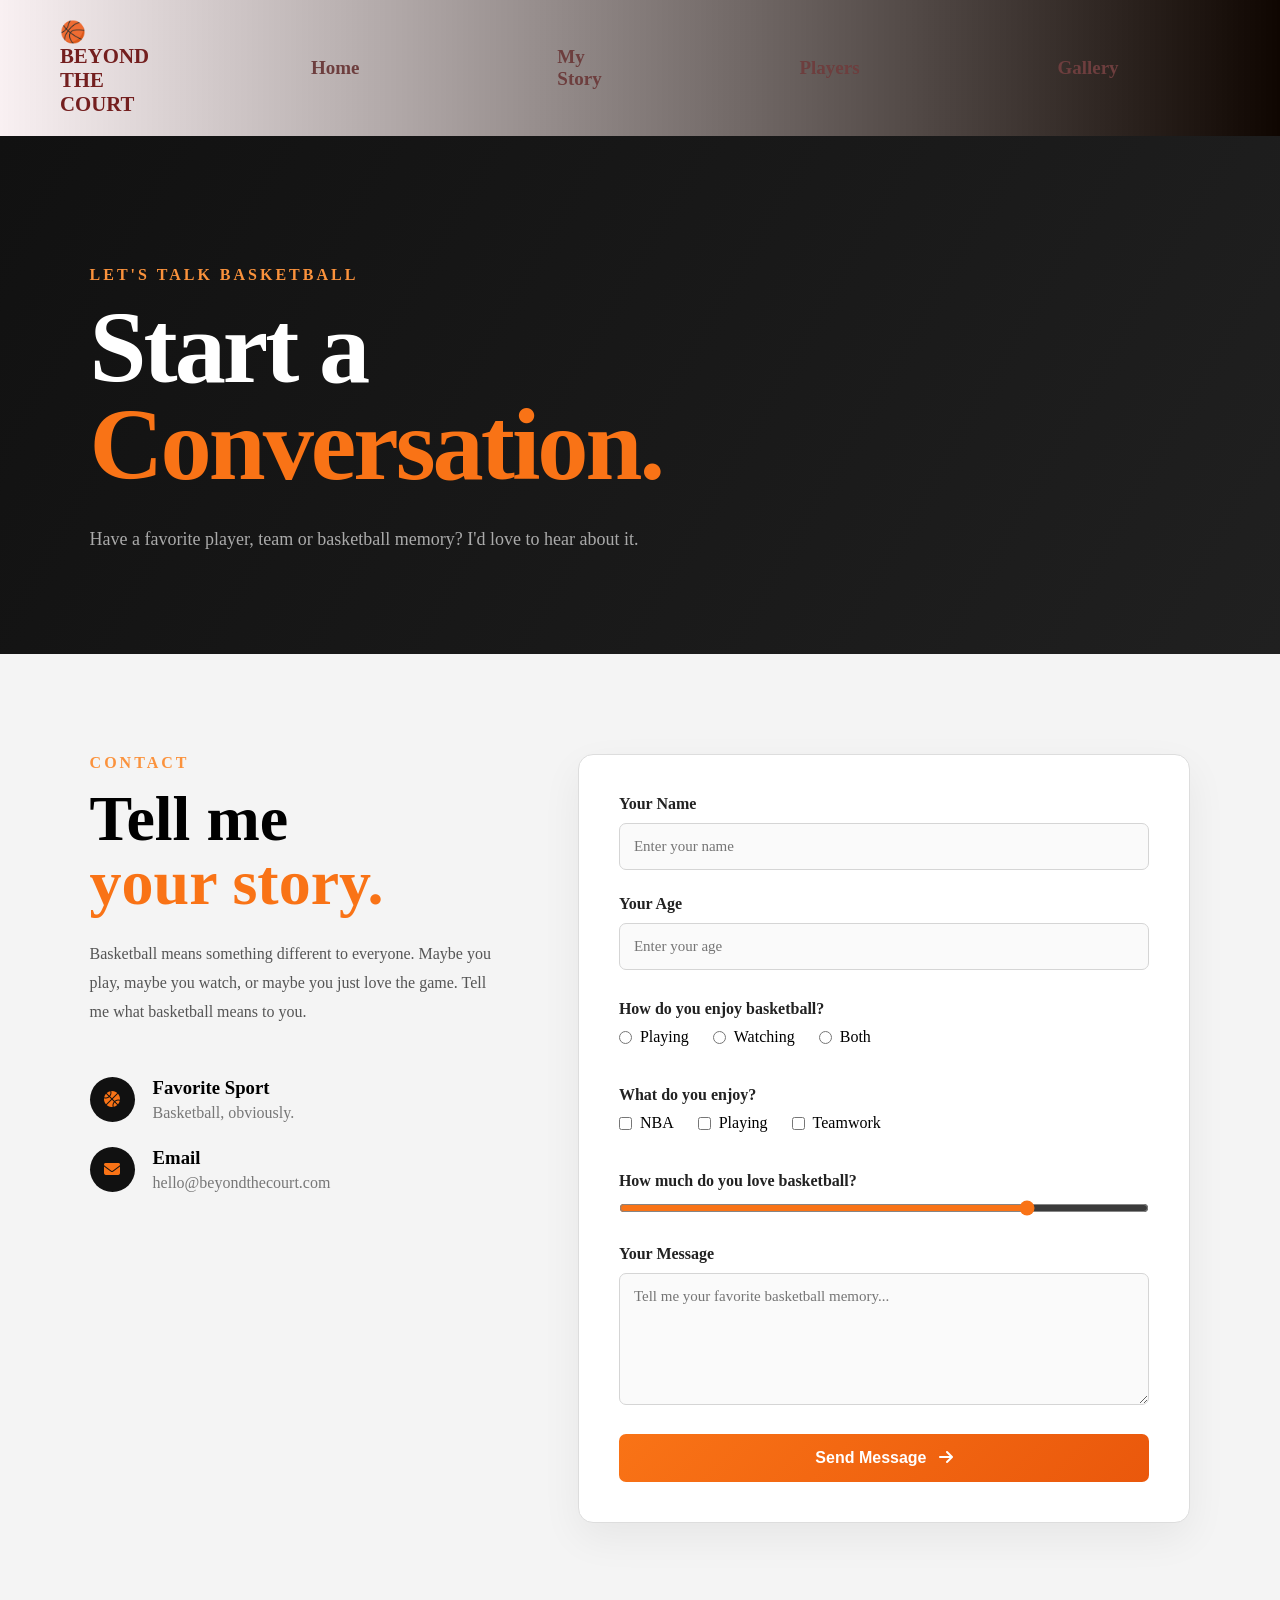
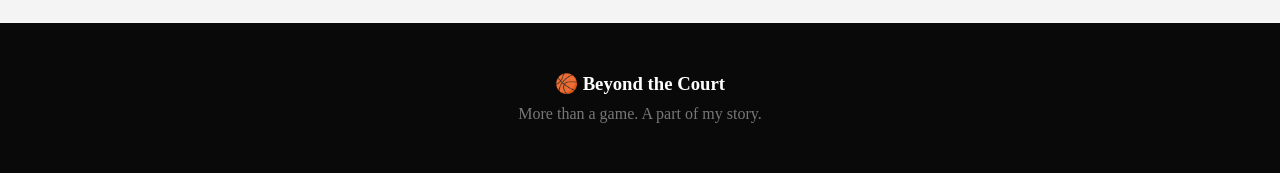
==== Contact.html @ ad2adc2a "orginizing the files" ====
<!DOCTYPE html>
<html lang="en">

<head>

    <meta charset="UTF-8">
    <meta name="viewport" content="width=device-width, initial-scale=1.0">

    <title>Contact | Beyond the Court</title>

    <link rel="stylesheet" href="style.css">

    <!-- Google Fonts -->
    <link rel="preconnect" href="https://fonts.googleapis.com">
    <link rel="preconnect" href="https://fonts.gstatic.com" crossorigin>

    <link href="https://fonts.googleapis.com/css2?family=Inter:wght@400;500;600;700;800&family=Oswald:wght@400;500;600;700&display=swap"
        rel="stylesheet">

    <!-- Font Awesome -->
    <link rel="stylesheet"
        href="https://cdnjs.cloudflare.com/ajax/libs/font-awesome/6.5.2/css/all.min.css">

</head>

<body>

    <!-- Navigation -->
    <header class="navbar">

        <div class="logo">
            🏀 BEYOND THE COURT
        </div>

        <nav>
            <a href="index.html">Home</a>
            <a href="story.html">My Story</a>
            <a href="players.html">Players</a>
            <a href="gallery.html">Gallery</a>
            <a href="contact.html">Contact</a>
        </nav>

    </header>


    <main>

        <!-- Contact Heading -->
        <section class="contact-hero">

            <p class="small-title">LET'S TALK BASKETBALL</p>

            <h1>
                Start a
                <span>Conversation.</span>
            </h1>

            <p>
                Have a favorite player, team or basketball memory?
                I'd love to hear about it.
            </p>

        </section>


        <!-- Contact Area -->
        <section class="contact-section">

            <div class="contact-intro">

                <p class="small-title">CONTACT</p>

                <h2>
                    Tell me
                    <span>your story.</span>
                </h2>

                <p>
                    Basketball means something different to everyone.
                    Maybe you play, maybe you watch, or maybe you just
                    love the game. Tell me what basketball means to you.
                </p>

                <div class="contact-details">

                    <div class="contact-detail">

                        <i class="fa-solid fa-basketball"></i>

                        <div>
                            <h3>Favorite Sport</h3>
                            <p>Basketball, obviously.</p>
                        </div>

                    </div>


                    <div class="contact-detail">

                        <i class="fa-solid fa-envelope"></i>

                        <div>
                            <h3>Email</h3>
                            <p>hello@beyondthecourt.com</p>
                        </div>

                    </div>

                </div>

            </div>


            <!-- Form -->
            <form class="contact-form">

                <div class="form-group">

                    <label for="name">Your Name</label>

                    <input
                        type="text"
                        id="name"
                        name="name"
                        placeholder="Enter your name"
                        required
                    >

                </div>


                <div class="form-group">

                    <label for="age">Your Age</label>

                    <input
                        type="number"
                        id="age"
                        name="age"
                        min="10"
                        max="100"
                        placeholder="Enter your age"
                        required
                    >

                </div>


                <!-- Radio -->
                <fieldset>

                    <legend>How do you enjoy basketball?</legend>

                    <label class="radio-option">

                        <input
                            type="radio"
                            name="basketball-type"
                            value="playing"
                            required
                        >

                        Playing

                    </label>


                    <label class="radio-option">

                        <input
                            type="radio"
                            name="basketball-type"
                            value="watching"
                        >

                        Watching

                    </label>


                    <label class="radio-option">

                        <input
                            type="radio"
                            name="basketball-type"
                            value="both"
                        >

                        Both

                    </label>

                </fieldset>


                <!-- Checkbox -->
                <fieldset>

                    <legend>What do you enjoy?</legend>

                    <label class="check-option">

                        <input
                            type="checkbox"
                            name="interest"
                            value="nba"
                        >

                        NBA

                    </label>


                    <label class="check-option">

                        <input
                            type="checkbox"
                            name="interest"
                            value="playing"
                        >

                        Playing

                    </label>


                    <label class="check-option">

                        <input
                            type="checkbox"
                            name="interest"
                            value="teams"
                        >

                        Teamwork

                    </label>

                </fieldset>


                <!-- Range -->
                <div class="form-group">

                    <label for="satisfaction">
                        How much do you love basketball?
                    </label>

                    <input
                        type="range"
                        id="satisfaction"
                        name="satisfaction"
                        min="1"
                        max="10"
                        value="8"
                    >

                </div>


                <!-- Message -->
                <div class="form-group">

                    <label for="message">Your Message</label>

                    <textarea
                        id="message"
                        name="message"
                        rows="6"
                        placeholder="Tell me your favorite basketball memory..."
                        required
                    ></textarea>

                </div>


                <button type="submit" class="submit-button">

                    Send Message
                    <i class="fa-solid fa-arrow-right"></i>

                </button>

            </form>

        </section>

    </main>


    <!-- Footer -->
    <footer class="footer">

        <h3>🏀 Beyond the Court</h3>

        <p>
            More than a game. A part of my story.
        </p>

    </footer>

</body>
</html>
---- style.css ----
*{ box-sizing:border-box;
    margin:0px;
    padding:0px;
}
html{scroll-behavior: smooth;
}
body

/* Navigation bar */
.navbar {
    display: flex;
    justify-content: space-between;
    align-items: center;

    padding: 20px 60px;

    background: linear-gradient(to right, #be627618, #0f0601);

    position: sticky;
    top: 0;
    z-index: 1000;
}

/* Logo */
.logo {
    color: white;
    font-size: 22px;
    font-weight: bold;
    float:right;
    color: rgb(116, 31, 31);
  font-size: 1.3rem;
    font-weight: 700;
    text-transform:uppercase 
}
.logo i { color: #000000;
    margin-right: 6px;
}
/* Navigation links */
.navbar nav {
    display:contents;
    flex-direction: row;
    justify-content: space-between;
    align-items: center;

}

/* Individual links */
.navbar a {
    color: white;
    text-decoration: none;

    font-size: 19px;
    font-weight: 600;
  margin-right :1.3rem;;
    padding: 5px 15px;

    border-radius: 8px;

    transition: all 0.3s ease;
}

/* Hover effect */
.navbar a:hover {
    background-color: #f97316;
    color: white;
    transform: translateY(-2px);
}

.navbar a { 
   

    margin-top: 27;
    margin-left: 84px;
    padding-left:78px;
    justify-content:center;
    align-items: center;
    color: rgb(29, 28, 28);
   scroll-padding-right: 20px;
   text-decoration:none;
    font-weight: 900;
    font-size: 19px;}
    

/* Link pseudo-classes */
.navbar a:link {
    color: rgb(109, 62, 62);
}

.navbar a:visited {
    color: rgb(114, 85, 85);
}

.navbar a:hover {
    color: #f28100;
}

.navbar a:active {
    color: white;
}


/* Pseudo-element */
.navbar nav a::after {
    content: "";
    position:relative;

    left: 0;
    bottom: -5px;

    width: 0;
    height: 2px;

    /*background-color: rgb(169, 38, 38);*/

    transition: width 0.3s ease;
}

.navbar nav a:hover::after {
    width: 100%;
}
   /*========================================================
   HERO SECTION
   =========================================================  */
 
.hero {
    min-height: 100vh;

    padding: 140px 7% 80px;
background-size: cover;
    background:
        linear-gradient(
            120deg,
            rgba(8, 8, 8, 0.95),
            rgba(8, 8, 8, 0.55)
        ), url(Images/hero.jpg)}
        
.small-title {
    color: #fb923c;
    font-weight: 800;
    letter-spacing: 3px;
    text-transform: uppercase;
    margin-bottom: 10px;
}

.hero h1 {
    font-family: "Playfair Display", serif;
    font-size: 4.5rem;
    line-height: 1.1;
    margin-bottom: 25px;
}

.hero h1 span {
    display: block;
    color: #fb923c;
}

.hero p:not(.small-title) {
    font-size: 1.1rem;
    max-width: 550px;
    margin-bottom: 30px;
}

.hero-button {
    display:inline-block;
    padding: 13px 25px;

    background: linear-gradient(to right, #e1591e, #ff6b1c);
    color: rgb(235, 218, 218);
    text-decoration:navajowhite;

    font-weight: 900;
    text-transform: uppercase;

    border-radius: 30px;

    transition:
        transform 0.4s ease,
        box-shadow 0.5s ease;
}

.hero-button:hover {
    transform: translateY(-4px) scale(1.03);
    box-shadow: 0 1px 2px rgba(0, 0, 0, 0.2);
}
/*=========================================================
   GENERAL SECTIONS
========================================================= */

.section {
    padding: 80px 7%;
}

.section-title {
    text-align: center;
    margin-bottom: 50px;
}

.section-title p {
    color: #f97316;
    font-weight: 800;
    text-transform: uppercase;
    letter-spacing: 2px;
}

.section-title h2 {
    font-family: "Playfair Display", serif;
    font-size: 2.8rem;

}

/* =========================
   HERO CARDS
========================= */

.hero-cards {
    display: flex;

    gap: 18px;

    max-width: 1200px;

    margin: auto;
}


.hero-card {
    position: relative;

    flex: 1;

    min-height: 270px;

    padding: 30px;

    background: rgba(20, 20, 20, 0.85);

    border: 1px solid rgba(255, 255, 255, 0.1);

    border-radius: 14px;

    box-sizing: border-box;

    overflow: hidden;

    transition:
        transform 0.35s ease,
        border-color 0.35s ease,
        background 0.35s ease;
}


.hero-card::before {
    content: "";

    position: absolute;

    width: 100px;
    height: 100px;

    right: -45px;
    bottom: -45px;

    border-radius: 50%;

    background: #f97316;

    opacity: 0.08;
}


.hero-card:hover {
    transform: translateY(-10px);

    border-color: #f97316;

    background: rgba(28, 28, 28, 0.95);
}


.card-number {
    display: block;

    color: #666;

    font-size: 13px;
    font-weight: bold;

    letter-spacing: 2px;

    margin-bottom: 55px;
}


.hero-card h3 {
    font-size: 25px;

    margin-bottom: 15px;

    text-transform: uppercase;
}


.hero-card p {
    color: #aaa;

    font-size: 15px;

    line-height: 1.7;

    margin: 0;
}
/* =========================
   NEVER OUTGREW SECTION
========================= */

.never-outgrew {
    padding: 120px 7%;

    background: #f4f4f4;

    color: #111;
}


.outgrew-content {
    max-width: 900px;

    margin: auto;

    text-align: center;
}


.outgrew-content h2 {
    font-size: clamp(2.5rem, 6vw, 5rem);

    line-height: 1;

    margin: 20px 0 30px;

    letter-spacing: -2px;
}


.outgrew-content h2 span {
    color: #f97316;

    display: block;
}


.outgrew-content > p:last-child {
    max-width: 650px;

    margin: auto;

    color: #555;

    font-size: 18px;

    line-height: 1.8;
}


/* =========================
   RESPONSIVE DESIGN
========================= */


/* Tablet */

@media screen and (max-width: 1024px) {

    .hero {
        padding-top: 120px;
    }

    .hero h1 {
        font-size: 5rem;
    }

    .hero-cards {
        flex-wrap: wrap;
    }

    .hero-card {
        flex: 1 1 45%;
    }

}


/* Mobile */

@media screen and (max-width: 600px) {

    .hero {
        padding: 100px 6% 60px;
    }

    .hero h1 {
        font-size: 3.5rem;

        letter-spacing: -2px;
    }

    .hero-text {
        font-size: 16px;
    }

    .hero-cards {
        flex-direction: column;

        gap: 15px;
    }

    .hero-card {
        min-height: 230px;
    }

    .card-number {
        margin-bottom: 35px;
    }

    .never-outgrew {
        padding: 80px 6%;
    }

}
/* =========================================
   MY STORY PAGE
========================================= */

.story-hero {
    min-height: 65vh;

    display: flex;
    align-items: center;

    padding: 100px 7%;

    background:
        linear-gradient(
            120deg,
            rgba(10, 10, 10, 0.92),
            rgba(10, 10, 10, 0.5)
        ),
        url("images/court.jpg");

    background-repeat: no-repeat;
    background-size: cover;
    background-position: center;

    color: white;
}


.story-heading {
    max-width: 850px;
}


.story-heading h1 {
    font-size: clamp(3.5rem, 8vw, 7rem);

    line-height: 0.95;

    margin: 15px 0 30px;

    letter-spacing: -3px;
}


.story-heading h1 span {
    display: block;
    color: #f97316;
}


.story-heading > p:last-child {
    max-width: 600px;

    color: #c5c5c5;

    font-size: 18px;
    line-height: 1.7;
}


/* Story sections */

.story-section {
    display: grid;

    grid-template-columns: 25% 75%;

    padding: 110px 7%;

    background: #f5f5f5;

    color: #111;
}


.story-dark {
    background: #111;

    color: white;
}


.story-label {
    display: flex;

    gap: 15px;

    align-items: flex-start;
}


.story-label span {
    color: #f97316;

    font-size: 14px;
    font-weight: bold;
}


.story-label p {
    font-size: 12px;
    font-weight: bold;

    letter-spacing: 2px;
}


.story-content {
    max-width: 750px;
}


.story-content h2 {
    font-size: clamp(2.5rem, 5vw, 4.5rem);

    line-height: 1;

    margin: 0 0 35px;
}


.story-content h2 span {
    color: #f97316;
}


.story-content p {
    max-width: 680px;

    font-size: 17px;

    line-height: 1.8;

    margin-bottom: 20px;
}


.story-section:not(.story-dark) .story-content p {
    color: #555;
}


.story-dark .story-content p {
    color: #aaa;
}


/* =========================================
   THE MOMENT
========================================= */

.moment-section {
    padding: 120px 7%;

    background: #f97316;
}


.moment-box {
    max-width: 800px;

    margin: auto;

    text-align: center;

    color: white;
}


.moment-box i {
    font-size: 40px;

    margin-bottom: 25px;
}


.moment-box .small-title {
    color: white;
}


.moment-box h2 {
    font-size: clamp(2.5rem, 6vw, 5rem);

    line-height: 1;

    margin: 20px 0 30px;
}


.moment-box h2 span {
    display: block;

    color: #111;
}


.moment-box > p:last-child {
    max-width: 650px;

    margin: auto;

    font-size: 17px;

    line-height: 1.8;
}


/* =========================================
   LESSONS
========================================= */

.lessons-section {
    padding: 110px 7%;

    background: #0b0b0b;

    color: white;
}


.lessons-heading {
    max-width: 700px;

    margin-bottom: 60px;
}


.lessons-heading h2 {
    font-size: clamp(2.5rem, 5vw, 4.5rem);

    line-height: 1;

    margin-top: 15px;
}


.lessons-heading h2 span {
    color: #f97316;
}


.lesson-grid {
    display: grid;

    grid-template-columns: repeat(4, 1fr);

    gap: 15px;
}


.lesson-card {
    min-height: 270px;

    padding: 28px;

    border: 1px solid #292929;

    border-radius: 12px;

    background: #141414;

    transition: 0.3s ease;
}


.lesson-card:hover {
    transform: translateY(-8px);

    border-color: #f97316;
}


.lesson-card > span {
    color: #666;

    font-size: 13px;
    font-weight: bold;
}


.lesson-card h3 {
    margin-top: 65px;

    font-size: 24px;

    text-transform: uppercase;
}


.lesson-card p {
    color: #999;

    line-height: 1.7;
}


/* =========================================
   STORY ENDING
========================================= */

.story-ending {
    padding: 130px 7%;

    background: #f4f4f4;

    color: #111;

    text-align: center;
}


.story-ending h2 {
    max-width: 1000px;

    margin: 20px auto 30px;

    font-size: clamp(2.5rem, 6vw, 5.5rem);

    line-height: 1;
}


.story-ending h2 span {
    display: block;

    color: #f97316;
}


.story-ending > p:last-child {
    max-width: 650px;

    margin: auto;

    color: #555;

    font-size: 18px;

    line-height: 1.8;
}


/* =========================================
   CONTACT PAGE
========================================= */

.contact-hero {
    padding: 130px 7% 100px;

    background:
        linear-gradient(
            120deg,
            #111,
            #202020
        );

    color: white;
}


.contact-hero h1 {
    max-width: 850px;

    font-size: clamp(3.5rem, 8vw, 7rem);

    line-height: 0.95;

    margin: 15px 0 30px;

    letter-spacing: -3px;
}


.contact-hero h1 span {
    display: block;

    color: #f97316;
}


.contact-hero > p:last-child {
    max-width: 550px;

    color: #aaa;

    font-size: 18px;

    line-height: 1.7;
}


/* Contact layout */

.contact-section {
    display: grid;

    grid-template-columns: 0.8fr 1.2fr;

    gap: 80px;

    padding: 100px 7%;

    background: #f4f4f4;
}


.contact-intro h2 {
    font-size: clamp(2.5rem, 5vw, 4rem);

    line-height: 1;

    margin: 15px 0 25px;
}


.contact-intro h2 span {
    display: block;

    color: #f97316;
}


.contact-intro > p:not(.small-title) {
    max-width: 500px;

    color: #555;

    line-height: 1.8;
}


/* Contact details */

.contact-details {
    margin-top: 50px;
}


.contact-detail {
    display: flex;

    align-items: center;

    gap: 18px;

    margin-bottom: 25px;
}


.contact-detail i {
    display: flex;

    justify-content: center;
    align-items: center;

    width: 45px;
    height: 45px;

    background: #111;

    color: #f97316;

    border-radius: 50%;
}


.contact-detail h3 {
    margin: 0 0 5px;
}


.contact-detail p {
    margin: 0;

    color: #777;
}


/* Form */

.contact-form {
    padding: 40px;

    background: white;

    border: 1px solid #ddd;

    border-radius: 15px;

    box-sizing: border-box;

    box-shadow: 0 15px 40px rgba(0, 0, 0, 0.06);
}


.form-group {
    margin-bottom: 25px;
}


.form-group label,
fieldset legend {
    display: block;

    margin-bottom: 10px;

    font-weight: 700;

    color: #222;
}


input[type="text"],
input[type="number"],
textarea {
    width: 100%;

    padding: 14px;

    border: 1px solid #d5d5d5;

    border-radius: 7px;

    background: #fafafa;

    font-family: inherit;

    font-size: 15px;

    box-sizing: border-box;

    outline: none;

    transition: 0.3s ease;
}


input[type="text"]:focus,
input[type="number"]:focus,
textarea:focus {
    border-color: #f97316;

    background: white;

    box-shadow: 0 0 0 3px rgba(249, 115, 22, 0.1);
}


textarea {
    resize: vertical;
}


fieldset {
    border: none;

    padding: 0;

    margin: 30px 0;
}


fieldset legend {
    padding: 0;
}


.radio-option,
.check-option {
    display: inline-flex;

    align-items: center;

    gap: 8px;

    margin-right: 20px;

    margin-bottom: 10px;

    cursor: pointer;
}


.radio-option input,
.check-option input {
    accent-color: #f97316;
}


/* Range */

input[type="range"] {
    width: 100%;

    accent-color: #f97316;

    cursor: pointer;
}


/* Submit button */

.submit-button {
    width: 100%;

    padding: 15px;

    border: none;

    border-radius: 7px;

    background: linear-gradient(
        135deg,
        #f97316,
        #ea580c
    );

    color: white;

    font-size: 16px;

    font-weight: 700;

    cursor: pointer;

    transition: 0.3s ease;
}


.submit-button:hover {
    transform: translateY(-3px);

    box-shadow: 0 10px 25px rgba(249, 115, 22, 0.25);
}


.submit-button i {
    margin-left: 8px;

    transition: 0.3s ease;
}


.submit-button:hover i {
    transform: translateX(5px);
}


/* =========================================
   FOOTER
========================================= */

.footer {
    padding: 50px 7%;

    background: #090909;

    color: white;

    text-align: center;
}


.footer h3 {
    margin-bottom: 10px;
}


.footer p {
    color: #777;
}


.social-icons {
    margin-top: 20px;
}


.social-icons a {
    color: white;

    margin: 0 8px;

    font-size: 20px;

    transition: 0.3s ease;
}


.social-icons a:hover {
    color: #f97316;
}


/* =========================================
   STORY + CONTACT RESPONSIVE
========================================= */

@media screen and (max-width: 1024px) {

    .story-section {
        grid-template-columns: 1fr;

        gap: 40px;
    }

    .lesson-grid {
        grid-template-columns: repeat(2, 1fr);
    }

    .contact-section {
        grid-template-columns: 1fr;

        gap: 50px;
    }

}


@media screen and (max-width: 600px) {

    .story-hero {
        min-height: 55vh;

        padding: 90px 6%;
    }

    .story-heading h1,
    .contact-hero h1 {
        font-size: 3.5rem;

        letter-spacing: -2px;
    }

    .story-section {
        padding: 80px 6%;
    }

    .moment-section {
        padding: 80px 6%;
    }

    .lessons-section {
        padding: 80px 6%;
    }

    .lesson-grid {
        grid-template-columns: 1fr;
    }

    .story-ending {
        padding: 90px 6%;
    }

    .contact-hero {
        padding: 90px 6%;
    }

    .contact-section {
        padding: 70px 6%;
    }

    .contact-form {
        padding: 25px;
    }

    .radio-option,
    .check-option {
        display: flex;
    }

}
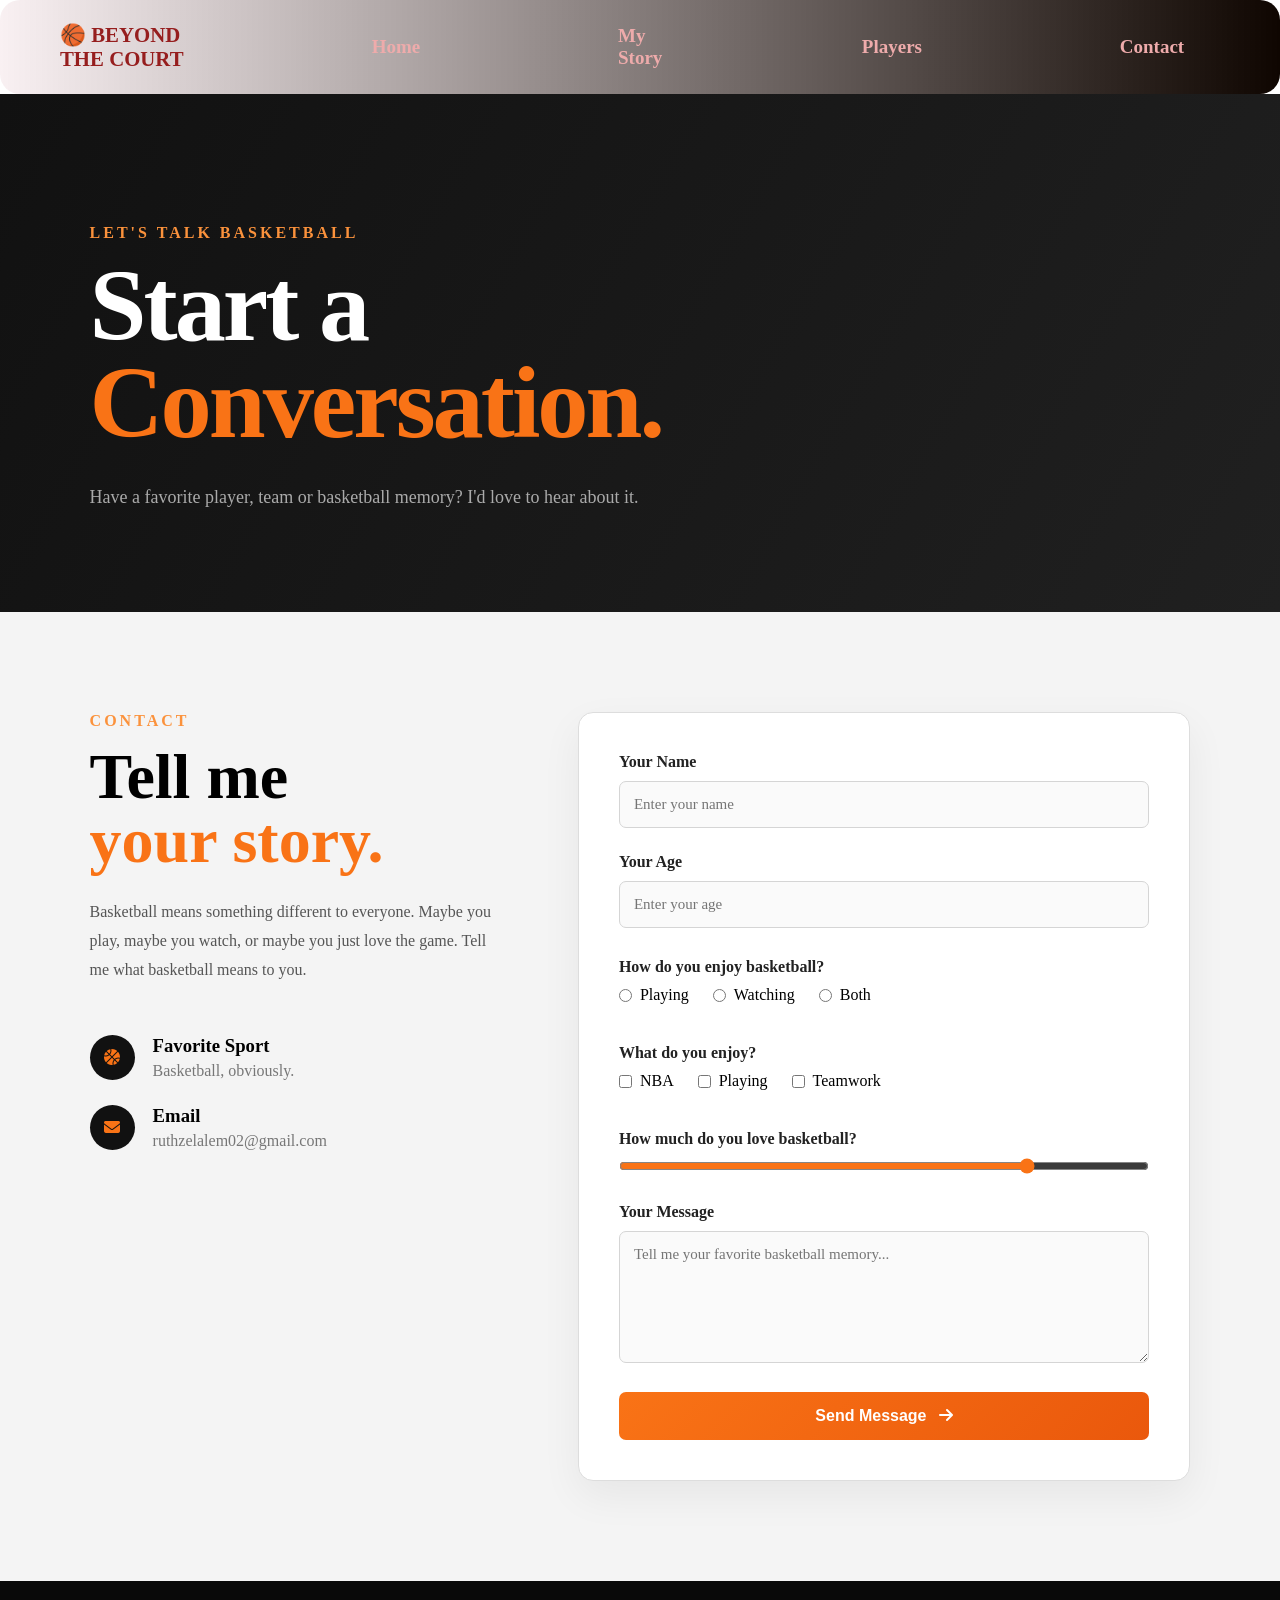
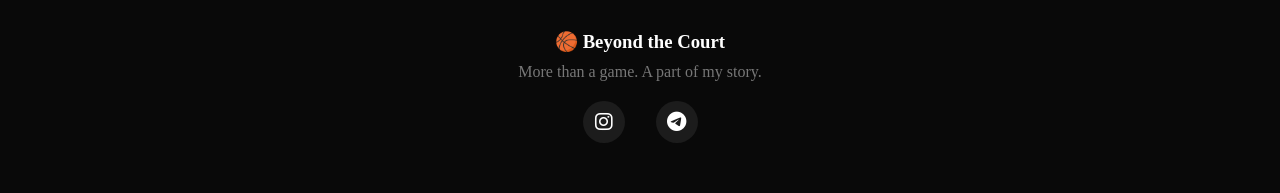
==== commit 70cc0923: "final" ====
--- a/Contact.html
+++ b/Contact.html
@@ -29,14 +29,13 @@
     <header class="navbar">
 
         <div class="logo">
-            🏀 BEYOND THE COURT
+            🏀 BEYOND <span> THE </span> COURT
         </div>
 
         <nav>
             <a href="index.html">Home</a>
             <a href="story.html">My Story</a>
-            <a href="players.html">Players</a>
-            <a href="gallery.html">Gallery</a>
+            <a href="Players.html">Players</a>
             <a href="contact.html">Contact</a>
         </nav>
 
@@ -101,7 +100,7 @@
 
                         <div>
                             <h3>Email</h3>
-                            <p>hello@beyondthecourt.com</p>
+                            <p>ruthzelalem02@gmail.com</p>
                         </div>
 
                     </div>
@@ -286,9 +285,7 @@
         </section>
 
     </main>
-
-
-    <!-- Footer -->
+<!-- Footer -->
     <footer class="footer">
 
         <h3>🏀 Beyond the Court</h3>
@@ -297,7 +294,21 @@
             More than a game. A part of my story.
         </p>
 
+        <div class="social-icons">
+
+            <a href="#" title="Instagram">
+                <i class="fa-brands fa-instagram"></i>
+            </a>
+
+            <a href=""http://t.me/ruze_s"" title="Telegram">
+                <i class="fa-brands fa-telegram"></i>
+            </a>
+
+        </div>
+
     </footer>
+
+
 
 </body>
 </html>
--- a/style.css
+++ b/style.css
@@ -1,19 +1,34 @@
 *{ box-sizing:border-box;
-    margin:0px;
-    padding:0px;
+    margin:0;
+    padding:0;
 }
 html{scroll-behavior: smooth;
-}
+html,
+body {
+    width: 100%;
+}
+
+body {
+    min-height: 100vh;
+    display: flex;
+    flex-direction: column;
+    overflow-x: hidden;
+}
+
+main {
+    flex: 1;
+}}
 body
 
 /* Navigation bar */
 .navbar {
     display: flex;
-    justify-content: space-between;
+    justify-content:column;
     align-items: center;
 
     padding: 20px 60px;
-
+min-height:20px ;
+border-radius: 20px;
     background: linear-gradient(to right, #be627618, #0f0601);
 
     position: sticky;
@@ -27,7 +42,7 @@
     font-size: 22px;
     font-weight: bold;
     float:right;
-    color: rgb(116, 31, 31);
+    color: rgb(150, 30, 30);
   font-size: 1.3rem;
     font-weight: 700;
     text-transform:uppercase 
@@ -61,7 +76,7 @@
 
 /* Hover effect */
 .navbar a:hover {
-    background-color: #f97316;
+    background-color: #cb783e;
     color: white;
     transform: translateY(-2px);
 }
@@ -83,15 +98,15 @@
 
 /* Link pseudo-classes */
 .navbar a:link {
-    color: rgb(109, 62, 62);
+    color: rgb(238, 171, 171);
 }
 
 .navbar a:visited {
-    color: rgb(114, 85, 85);
+    color: rgb(169, 50, 50);
 }
 
 .navbar a:hover {
-    color: #f28100;
+    color: #382b1b;
 }
 
 .navbar a:active {
@@ -121,19 +136,25 @@
    /*========================================================
    HERO SECTION
    =========================================================  */
- 
-.hero {
+ .hero {
+    width: 100%;
     min-height: 100vh;
-
     padding: 140px 7% 80px;
-background-size: cover;
+    box-sizing: border-box;
+
     background:
         linear-gradient(
             120deg,
-            rgba(8, 8, 8, 0.95),
-            rgba(8, 8, 8, 0.55)
-        ), url(Images/hero.jpg)}
-        
+            rgba(142, 135, 135, 0.95),
+            rgba(14, 8, 8, 0.95)
+        ),
+        url("Images/hero.jpg");
+
+    background-repeat: no-repeat;
+    background-size: cover;
+    background-position: center;
+}
+
 .small-title {
     color: #fb923c;
     font-weight: 800;
@@ -150,7 +171,7 @@
 }
 
 .hero h1 span {
-    display: block;
+    display:block;
     color: #fb923c;
 }
 
@@ -164,11 +185,11 @@
     display:inline-block;
     padding: 13px 25px;
 
-    background: linear-gradient(to right, #e1591e, #ff6b1c);
-    color: rgb(235, 218, 218);
-    text-decoration:navajowhite;
-
-    font-weight: 900;
+    background: linear-gradient(to right, #e1591e, rgb(230, 143, 56));
+    color: rgb(10, 1, 1);
+    text-decoration:rgb(12, 4, 8);
+    font-size: 1.10rem;
+
     text-transform: uppercase;
 
     border-radius: 30px;
@@ -180,7 +201,7 @@
 
 .hero-button:hover {
     transform: translateY(-4px) scale(1.03);
-    box-shadow: 0 1px 2px rgba(0, 0, 0, 0.2);
+    box-shadow: 0 1px 2px rgba(206, 199, 199, 0.2);
 }
 /*=========================================================
    GENERAL SECTIONS
@@ -192,7 +213,7 @@
 
 .section-title {
     text-align: center;
-    margin-bottom: 50px;
+    margin-bottom: 50px;;
 }
 
 .section-title p {
@@ -213,20 +234,30 @@
 ========================= */
 
 .hero-cards {
-    display: flex;
-
-    gap: 18px;
-
-    max-width: 1200px;
-
-    margin: auto;
+ display: flex;
+ flex-direction: row;
+ flex-wrap: wrap;
+
+justify-content: center;
+
+gap:40px;
+
+width: 100%;
+ max-width:1200px;
+
+ margin: 0 auto;
+
+padding:18px;
+
+box-sizing: border-box;
+
 }
 
 
 .hero-card {
     position: relative;
 
-    flex: 1;
+    flex:1 1  300px;
 
     min-height: 270px;
 
@@ -294,7 +325,7 @@
 .hero-card h3 {
     font-size: 25px;
 
-    margin-bottom: 15px;
+    margin-bottom: 25px;
 
     text-transform: uppercase;
 }
@@ -309,57 +340,7 @@
 
     margin: 0;
 }
-/* =========================
-   NEVER OUTGREW SECTION
-========================= */
-
-.never-outgrew {
-    padding: 120px 7%;
-
-    background: #f4f4f4;
-
-    color: #111;
-}
-
-
-.outgrew-content {
-    max-width: 900px;
-
-    margin: auto;
-
-    text-align: center;
-}
-
-
-.outgrew-content h2 {
-    font-size: clamp(2.5rem, 6vw, 5rem);
-
-    line-height: 1;
-
-    margin: 20px 0 30px;
-
-    letter-spacing: -2px;
-}
-
-
-.outgrew-content h2 span {
-    color: #f97316;
-
-    display: block;
-}
-
-
-.outgrew-content > p:last-child {
-    max-width: 650px;
-
-    margin: auto;
-
-    color: #555;
-
-    font-size: 18px;
-
-    line-height: 1.8;
-}
+ 
 
 
 /* =========================
@@ -426,6 +407,17 @@
         padding: 80px 6%;
     }
 
+
+}
+
+.footer{width: 100%;
+    padding: 40px 7%;
+    box-sizing: border-box;
+
+    background: #090909;
+    color: white;
+
+    text-align: center;
 }
 /* =========================================
    MY STORY PAGE
@@ -444,9 +436,7 @@
             120deg,
             rgba(10, 10, 10, 0.92),
             rgba(10, 10, 10, 0.5)
-        ),
-        url("images/court.jpg");
-
+        );
     background-repeat: no-repeat;
     background-size: cover;
     background-position: center;
@@ -1199,4 +1189,466 @@
         display: flex;
     }
 
+}/* =========================================
+   GALLERY HERO
+========================================= */
+
+.gallery-hero {
+    min-height: 65vh;
+
+    display: flex;
+    align-items: center;
+
+    padding: 100px 7%;
+
+    background:
+        linear-gradient(
+            120deg,
+            rgba(10, 10, 10, 0.94),
+            rgba(10, 10, 10, 0.55)
+        ),
+        url("Images/gallery-bg.jpg");
+
+    background-repeat: no-repeat;
+    background-size: cover;
+    background-position: center;
+
+    color: white;
+}
+
+
+.gallery-hero > div {
+    max-width: 800px;
+}
+
+
+.gallery-hero h1 {
+    font-family: "Playfair Display", serif;
+
+    font-size: clamp(3.5rem, 8vw, 7rem);
+
+    line-height: 0.95;
+
+    margin: 15px 0 30px;
+
+    letter-spacing: -3px;
+}
+
+
+.gallery-hero h1 span {
+    display: block;
+
+    color: #f97316;
+}
+
+
+.gallery-hero > div > p:last-child {
+    max-width: 600px;
+
+    color: #bdbdbd;
+
+    font-size: 18px;
+
+    line-height: 1.8;
+}
+
+
+/* =========================================
+   PLAYER GALLERY
+========================================= */
+
+.gallery-section {
+    padding: 100px 7%;
+
+    background: #0b0b0b;
+
+    color: white;
+}
+
+
+.gallery-section .section-title {
+    text-align: left;
+
+    max-width: 600px;
+
+    margin-bottom: 50px;
+}
+
+
+.gallery-section .section-title p {
+    color: #f97316;
+
+    font-weight: 800;
+
+    letter-spacing: 2px;
+}
+
+
+.gallery-section .section-title h2 {
+    font-family: "Playfair Display", serif;
+
+    font-size: 3.5rem;
+
+    margin-top: 10px;
+}
+
+
+/* Grid */
+
+.player-grid {
+    display: grid;
+
+    grid-template-columns:
+        repeat(2, 1fr);
+
+    gap: 25px;
+
+    max-width: 1200px;
+
+    margin: auto;
+}
+
+
+/* =========================================
+   PLAYER CARD
+========================================= */
+
+.player-card {
+    background: #151515;
+
+    border: 1px solid #292929;
+
+    border-radius: 14px;
+
+    overflow: hidden;
+
+    transition:
+        transform 0.35s ease,
+        border-color 0.35s ease;
+
+}
+
+
+.player-card:hover {
+    transform: translateY(-8px);
+
+    border-color: #f97316;
+}
+
+
+/* Image */
+
+.player-image {
+    position: relative;
+
+    height: 390px;
+
+    overflow: hidden;
+}
+
+
+.player-image img {
+    width: 100%;
+
+    height: 100%;
+
+    object-fit: cover;
+
+    display: block;
+
+    transition: transform 0.5s ease;
+}
+
+
+.player-card:hover .player-image img {
+    transform: scale(1.05);
+}
+
+
+/* Number */
+
+.player-number {
+    position: absolute;
+
+    top: 20px;
+    right: 20px;
+
+    display: flex;
+
+    align-items: center;
+    justify-content: center;
+
+    width: 45px;
+    height: 45px;
+
+    border-radius: 50%;
+
+    background: #f97316;
+
+    color: white;
+
+    font-weight: 800;
+
+    z-index: 2;
+}
+
+
+/* Information */
+
+.player-info {
+    padding: 28px;
+}
+
+
+.player-role {
+    color: #f97316;
+
+    font-size: 11px;
+
+    font-weight: 800;
+
+    letter-spacing: 2px;
+
+    margin-bottom: 8px;
+}
+
+
+.player-info h3 {
+    font-family: "Playfair Display", serif;
+
+    font-size: 30px;
+
+    margin-bottom: 12px;
+}
+
+
+.player-info p:last-child {
+    color: #999;
+
+    line-height: 1.7;
+
+    margin: 0;
+}
+
+
+/* =========================================
+   FEATURED CARD
+========================================= */
+
+.featured-player {
+    min-height: 300px;
+
+    display: flex;
+
+    align-items: center;
+
+    justify-content: center;
+
+    background:
+        linear-gradient(
+            135deg,
+            #f97316,
+            #c2410c
+        );
+
+    border: none;
+
+    text-align: center;
+}
+
+
+.featured-player:hover {
+    border: none;
+
+    transform: translateY(-8px);
+}
+
+
+.featured-content {
+    max-width: 400px;
+
+    padding: 40px;
+}
+
+
+.featured-icon {
+    display: block;
+
+    font-size: 45px;
+
+    margin-bottom: 20px;
+}
+
+
+.featured-player .player-role {
+    color: #111;
+}
+
+
+.featured-player h3 {
+    font-family: "Playfair Display", serif;
+
+    font-size: 35px;
+
+    margin-bottom: 15px;
+}
+
+
+.featured-player p:not(.player-role) {
+    line-height: 1.7;
+
+    margin-bottom: 25px;
+}
+
+
+.featured-player a {
+    display: inline-block;
+
+    padding: 12px 20px;
+
+    background: #111;
+
+    color: white;
+
+    text-decoration: none;
+
+    border-radius: 25px;
+
+    transition: 0.3s ease;
+}
+
+
+.featured-player a:hover {
+    transform: translateX(5px);
+}
+
+
+/* =========================================
+   QUOTE
+========================================= */
+
+.gallery-quote {
+    padding: 100px 7%;
+
+    background: #f4f4f4;
+
+    color: #111;
+
+    text-align: center;
+}
+
+
+.gallery-quote p {
+    max-width: 800px;
+
+    margin: auto;
+
+    font-family: "Playfair Display", serif;
+
+    font-size: clamp(2rem, 4vw, 3.5rem);
+
+    line-height: 1.2;
+}
+
+
+/* =========================================
+   SOCIAL ICONS
+========================================= */
+
+.social-icons {
+    display: flex;
+
+    justify-content: center;
+
+    gap: 15px;
+
+    margin-top: 20px;
+}
+
+
+.social-icons a {
+    display: flex;
+
+    align-items: center;
+    justify-content: center;
+
+    width: 42px;
+    height: 42px;
+
+    border-radius: 50%;
+
+    background: #1c1c1c;
+
+    color: white;
+
+    text-decoration: none;
+
+    font-size: 20px;
+
+    transition:
+        transform 0.3s ease,
+        background 0.3s ease;
+}
+
+
+.social-icons a:hover {
+    background: #f97316;
+
+    transform: translateY(-4px);
+}
+
+
+/* =========================================
+   GALLERY RESPONSIVE
+========================================= */
+
+@media screen and (max-width: 1024px) {
+
+    .player-grid {
+        grid-template-columns: 1fr 1fr;
+    }
+
+}
+
+
+@media screen and (max-width: 600px) {
+
+    .gallery-hero {
+        min-height: 55vh;
+
+        padding: 90px 6%;
+    }
+
+
+    .gallery-hero h1 {
+        font-size: 3.5rem;
+
+        letter-spacing: -2px;
+    }
+
+
+    .gallery-section {
+        padding: 80px 6%;
+    }
+
+
+    .gallery-section .section-title h2 {
+        font-size: 2.7rem;
+    }
+
+
+    .player-grid {
+        grid-template-columns: 1fr;
+    }
+
+
+    .player-image {
+        height: 350px;
+    }
+
+
+    .gallery-quote {
+        padding: 80px 6%;
+    }
+
 }
